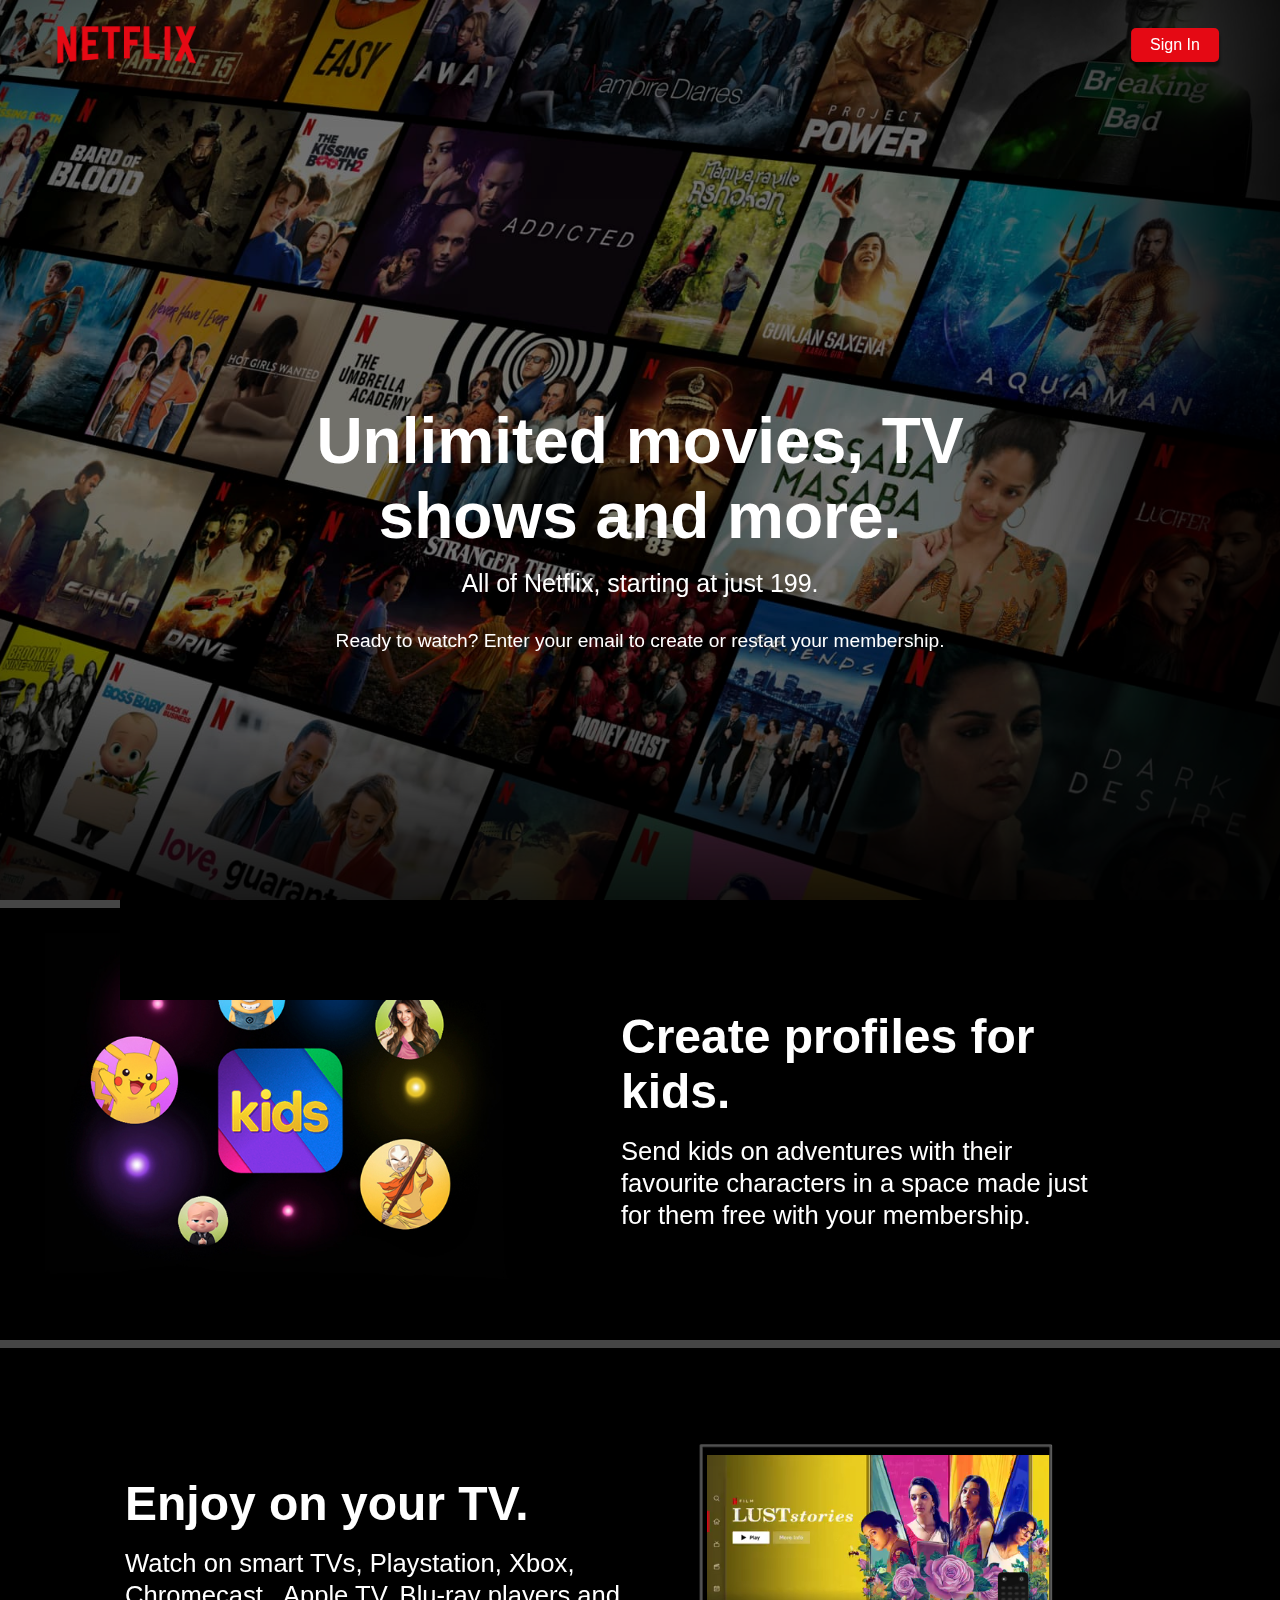
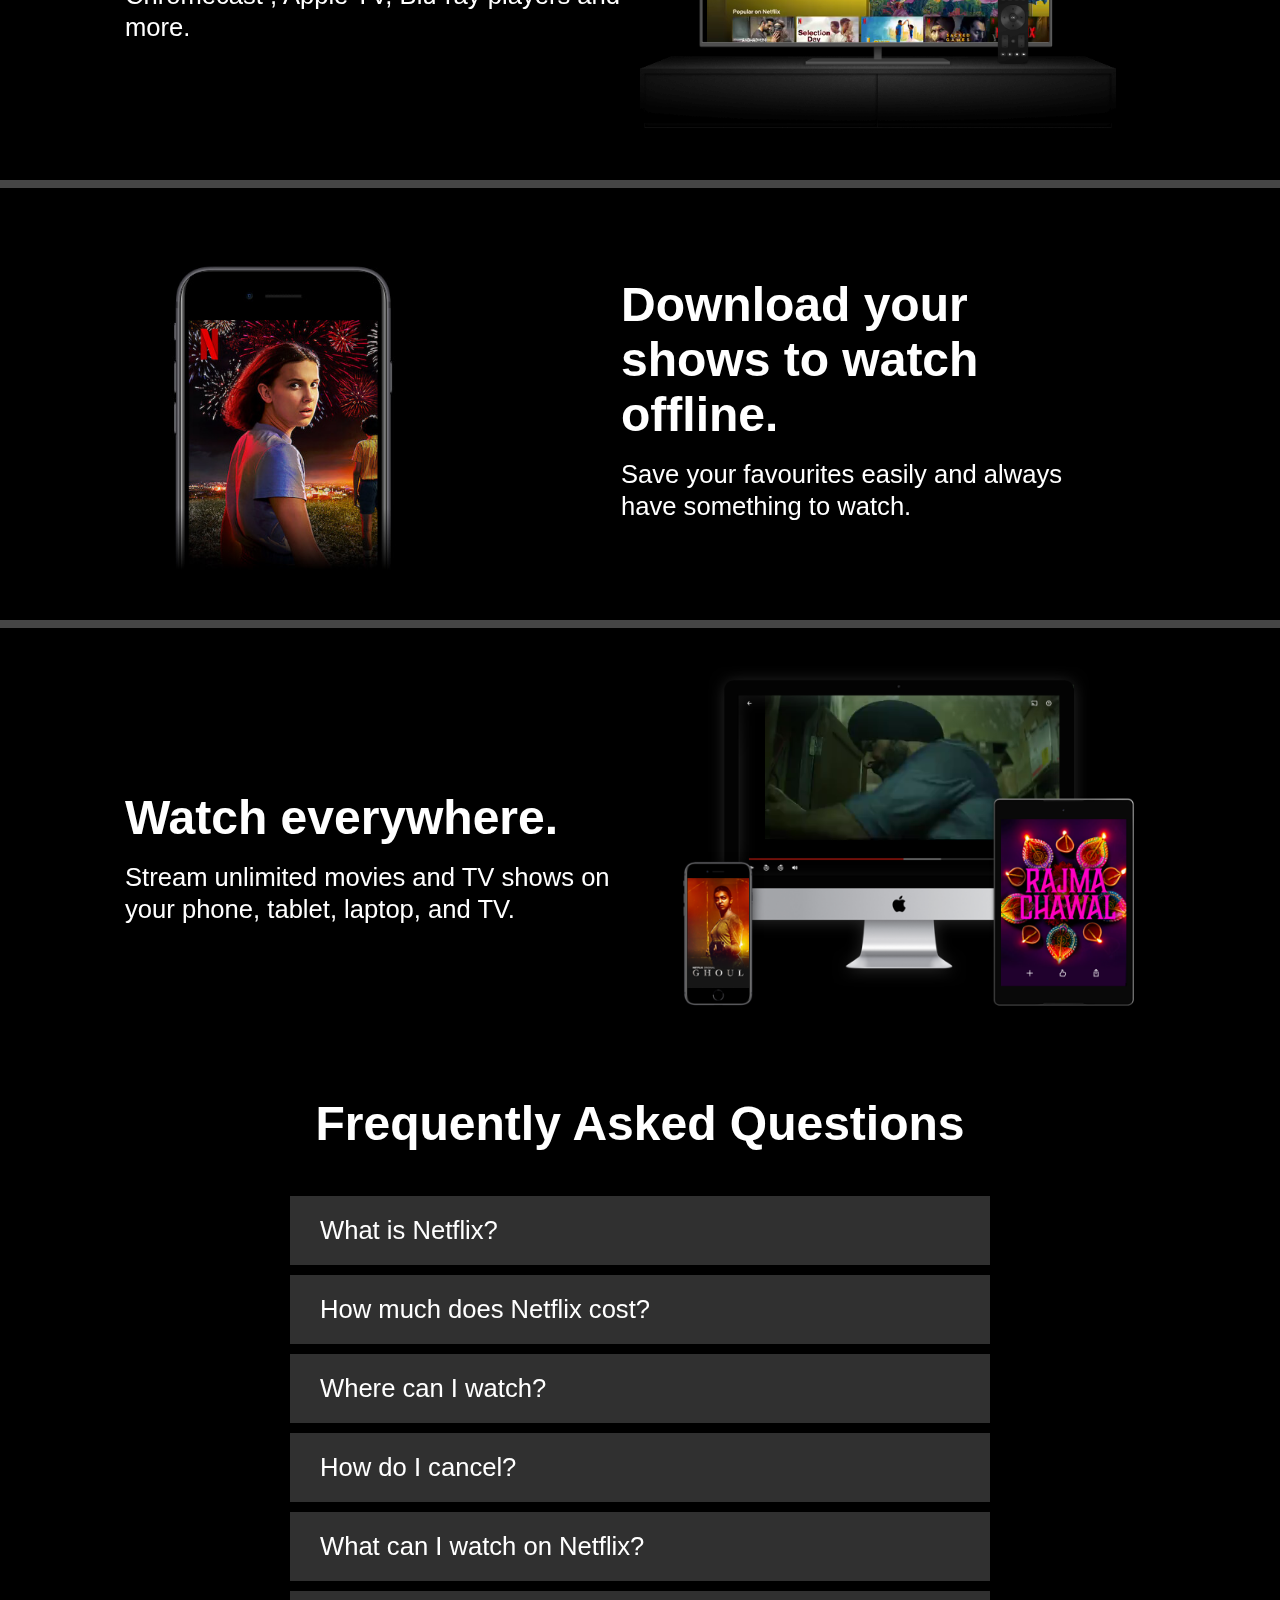
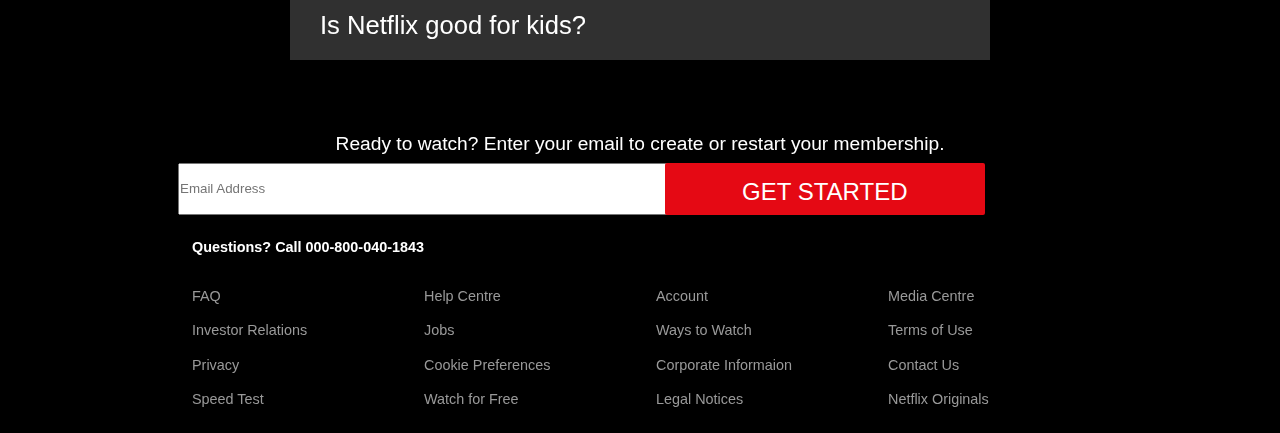
==== index.html @ 489307ef "Second commit" ====
<!DOCTYPE html>
<html lang="en">
    <head>
        <meta charset="UTF-8">
        <meta name="viewport" content="width=device-width , initial-scale=1.0">
        <link rel="stylesheet" href="index.css">
        <title>Netflix</title>
    </head>

    <body>
        <header class="showcase">
            <div class="showcase-top">
                <img src="logo.png" alt="Netflix Logo">
                <a href="#" class="btn btn-rounded">Sign In</a>
            </div>
            <div class="showcase-content">
                <h1>Unlimited movies, TV shows and more.</h1>
                <h3>All of Netflix, starting at just 199.</h3>
                <p>Ready to watch? Enter your email to create or restart your membership.</p>
                <input type="email" name="email" id="mail" placeholder="Email address">
                <a href="#" class="btn btn-lg">GET STARTED </a>
            </div>
        </header>

        <section class="style-cards">
            <div class="card-0">
                <img src="2.jpg" alt="Netflix Mobile">
                <div class="desc-0">
                    <h1>Create profiles for kids.</h1>
                    <h3>Send kids on adventures with their favourite characters in a space made just for them free with your membership. </h3>
                </div>
            </div>
            <div class="card-1">
                <div class="desc-1">
                    <h1>Enjoy on your TV.</h1>
                    <h3>Watch on smart TVs, Playstation, Xbox, Chromecast , Apple TV, Blu-ray players and more. </h3>
                </div>
                <img src="tv.png" alt="Netflix TV">
                <video class="video-1" autoplay="" playsinline="" muted="" loop=""><source src="1.m4v" type="video/mp4"></video>

            </div>
            <div class="card-2">
                <img src="3.jpg" alt="Netflix Mobile">
                <div class="desc-2">
                    <h1>Download your shows to watch offline.</h1>
                    <h3>Save your favourites easily and always have something to watch.</h3>
                </div>
            </div>
            <div class="card-3">
                <div class="desc-3">
                    <h1>Watch everywhere.</h1>
                    <h3>Stream unlimited movies and TV shows on your phone, tablet, laptop, and TV.</h3>
                </div>
                <img src="4.png" alt="Device-Pile-In">
                <video class="video-2" autoplay="" playsinline="" muted="" loop=""><source src="2.m4v" type="video/mp4"></video>
            </div>
        </section>

        <section class="lastsec">
            <div class="faq">
                <h1>Frequently Asked Questions</h1>
                <ul class="questions">
                    <li>What is Netflix?</li>
                    <li>How much does Netflix cost?</li>
                    <li>Where can I watch?</li>
                    <li>How do I cancel?</li>
                    <li>What can I watch on Netflix?</li>
                    <li>Is Netflix good for kids?</li>
                </ul>
                <p>Ready to watch? Enter your email to create or restart your membership.</p>
                <div class="input">
                    <input type="email" name="email" placeholder="Email Address">
                    <a href="#" class="btn-rounded"><button>GET STARTED</button></a>
                </div>
            </div>
        </section>

        <footer class="footer">
            <p>Questions? Call 000-800-040-1843</p>
            <div class="footer-cols">
                <ul>
                    <li><a href="#">FAQ</a></li>
                    <li><a href="#">Investor Relations</a></li>
                    <li><a href="#">Privacy</a></li>
                    <li><a href="#">Speed Test</a></li>
                </ul>
            
                <ul>
                    <li><a href="#">Help Centre</a></li>
                    <li><a href="#">Jobs</a></li>
                    <li><a href="#">Cookie Preferences</a></li>
                    <li><a href="#">Watch for Free</a></li>
                </ul>
                <ul>
                    <li><a href="#">Account</a></li>
                    <li><a href="#">Ways to Watch</a></li>
                    <li><a href="#">Corporate Informaion</a></li>
                    <li><a href="#">Legal Notices</a></li>
                </ul>
                <ul>
                    <li><a href="#">Media Centre</a></li>
                    <li><a href="#">Terms of Use</a></li>
                    <li><a href="#">Contact Us</a></li>
                    <li><a href="#">Netflix Originals</a></li>
                </ul>
            </div>
        </footer>
    </body>

</html>
---- index.css ----
:root {
    --primary-color: #e50914;
    --dark-color:#141414;
    --light-color:#f4f4f4;
}

* {
    margin: 0;
    padding: 0;
}

body {
    font-family: Arial, Helvetica, sans-serif;
    background: #000000;
    color: #999999;
}

ul {
    list-style: none;
}

h1,h2,h3,h4 {
    color: #ffffff;
}

h3{
    font-weight: lighter;
}

a{
    color: #ffffff;
    text-decoration: none;
}

p{
    margin: 0.5rem 0;
    font-weight: bold;
    color: #ffffff;
}

img{
    width: 100%;
}

.showcase {
    width: 100%;
    height: 100vh;
    position: relative;
    background:url("1.jpg")no-repeat center center/cover;
}

.showcase::after{
    content: "";
    position:absolute;
    top: 0;
    left: 0;
    width: 100%;
    height: 100%;
    z-index: 1;
    background: rgba(0, 0, 0, 0.4);
    box-shadow: 120px 100px #000000 , inset -120px -100px 250px #000000;
}

.showcase-top{
    position: relative;
    z-index: 2;
    height: 90px;
}

.showcase-top img {
    width: 140px;
    position: absolute;
    top: 50%;
    left: 0;
    transform: translate(40%,-50%);
}

.showcase-top a{
    position: absolute;
    top: 50%;
    right: 0;
    transform: translate(-60%,-50%);
}

.showcase-content{
    position: relative;
    margin: 0 26%;
    z-index: 2;
    display: flex;
    flex-direction: column;
    justify-content: center;
    text-align: center;
    align-items: center;
    margin-top: 9rem;
    height: auto;
    min-height: 100vh;
    overflow: auto;
}

.showcase-content h1{
    font-weight: 700;
    font-size: 64px;
    margin: 0 30px;
    max-width: 800px;
    line-height: 74.5px;
}

.showcase-content h3{
    color: white;
    font-size: 25px;
    margin: 16px 0;
}

.showcase-content p{
    font-size: 19.2px;
    font-weight: 300;
    padding-top: 0.5rem;
    padding-bottom: 1rem;
}

.showcase-content input {
    position: absolute;
    left: 0;
    bottom: -8vh;
    width: 454px;
    height: 3rem;
    font-size: 1rem;
    padding-left: 0.5rem;
}

.btn{
    display: inline-block;
    background: var(--primary-color);
    color: white;
    padding: 0.5rem 1.2rem;
    font-size: 1rem;
    text-align: center;
    border: none;
    cursor: pointer;
    border-radius: 2px;
    margin-right: 0.5rem;
    outline: none;
    box-shadow: 0 5px 3px rgba(0,0,0,0.45) ;
}

.btn:hover{
    opacity: 0.9;
}

.btn-rounded{
    border-radius: 5px;
}
.showcase-content .btn-lg{
    position: absolute;
    right: 0;
    bottom: -8vh;
    padding: 0.5rem 1.2rem;
    font-size: 1.5rem;
    text-transform: uppercase;
    height: 36px;
    width: 14rem;
}

.card-0,
.card-1,
.card-2,
.card-3{
    border-top:8px rgb(69, 69, 69) solid;
    padding: 50px;
}

.card-0{
    position: relative;
    display:inline-grid;
    grid-template-columns: 40% 50%;
    text-align: left;
    align-items: center;
    padding: 25px 45px 50px;
}

.desc-0{
    padding-left: 100px;
}

.card-1{
    position: relative;
    display: inline-grid;
    grid-template-columns: 50% 40%;
    text-align: left;
    align-items: center;
    padding: 25px 45px 50px;
}

.desc-1{
    padding-left: 80px;
}

.style-cards h1{
    font-size: 3rem;
    padding: 1rem;
    padding-left: 0;
}

.style-cards h3{
    font-size: 1.6rem;
    line-height: 2rem;
}

.card-1 video{
    position: relative;
    width: 100%;
    height: 54%;
    grid-column: 2/2;
    grid-row:1/2;
    z-index: -1;

}

.card-1 img{
    grid-column: 2/2;
    grid-row: 1/2;
}

.card-2{
    position: relative;
    display: inline-grid;
    grid-template-columns: 40% 50%;
    text-align: left;
    align-items: center;
    padding: 25px 45px 50px;
}

.desc-2{
    padding-left: 100px;
}

.card-3{
    position: relative;
    display: inline-grid;
    grid-template-columns: 50% 40%;
    text-align: left;
    align-items: center;
    padding: 25px 45px 50px;

}

.desc-3{
    padding-left: 80px;
    padding-right: 20px;
}

.card-3 img{
    width: 110%;
    grid-column: 2/2;
    grid-row: 1/2;
}

.card-3 video{
    position: relative;
    top: -87px;
    left: 125px;
    width: 65%;
    height: 78%;
    grid-column: 2/2;
    grid-row: 1/2;
    z-index: -1;
}

.faq{
    text-align: center;
}

.faq h1{
    padding-bottom: 40px;
    font-size: 3rem;
}

.questions{
    display: flex;
    flex-direction: column;
    flex-basis: 40%;
    align-items: center;
}

.questions li{
    padding: 20px 30px;
    margin: 5px;
    font-size: 1.6rem;
    background-color: #303030;
    color: white;
    text-align: left;
    width: 50%;
}

.faq p{
    padding-top: 60px;
    font-size: 1.2rem;
    font-weight: 200;
}

.input{
    display: inline-grid;
    align-items: center;
    grid-template-columns: 50% 40%;
}

.input input{
    width: 600px;
    height: 3rem;
}

.input button{
    height: 3.25rem;
    width: 320px;
    left: 20px;
    text-align: center;
    background-color: var(--primary-color);
    font-size: 1.5rem;
    padding: 15px 32px;
    border: none;
    border-radius: 2px;
    color: white;
}

.footer{
    max-width: 70%;
    margin: 1rem auto;
    overflow: auto;
}

.footer,
.footer a{
    color: #999999;
    font-size: 0.9rem;
}

.footer p{
    margin-bottom: 1.5rem;
}

.footer .footer-cols{
    display: grid;
    grid-template-columns: repeat(4,1fr);
    grid-gap: 2rem;
}

.footer li{
    line-height: 2.4;
}

/* Mobile devices (up to 767px) */
@media (max-width: 767px) {
    .showcase-content {
        margin: 0 5%; /* Adjust spacing */
        font-size: 18px;
        padding: 10px; /* Resize text */
    }
    
    .showcase-content h1 {
        font-size: 24px;
        line-height: 1.2;
    }
    .btn-lg{
        width: 100%;
        font-size: 1.2rem;
    }

    .style-cards h1 {
        font-size: 2rem;
    }

    .input input, .input button {
        width: 100%;
        height: 2.5rem;
        font-size: 1rem;
    }

    .footer .footer-cols {
        grid-template-columns: 1fr; /* Stack columns */
    }
}

/* Tablets (768px to 1199px) */
@media (min-width: 768px) and (max-width: 1199px) {
    .showcase-content {
        margin: 0 15%;
    }

    .showcase-content h1 {
        font-size: 48px;
    }

    .input input, .input button {
        width: 100%;
        height: 2.5rem;
        font-size: 0.5rem;
        
    }

    .footer .footer-cols {
        grid-template-columns: 1fr 1fr; /* Two columns */
    }

}

/* Large screens (1200px and above) */
@media (min-width: 1200px) {
    .showcase-content {
        margin: 0 20%;
    }
}
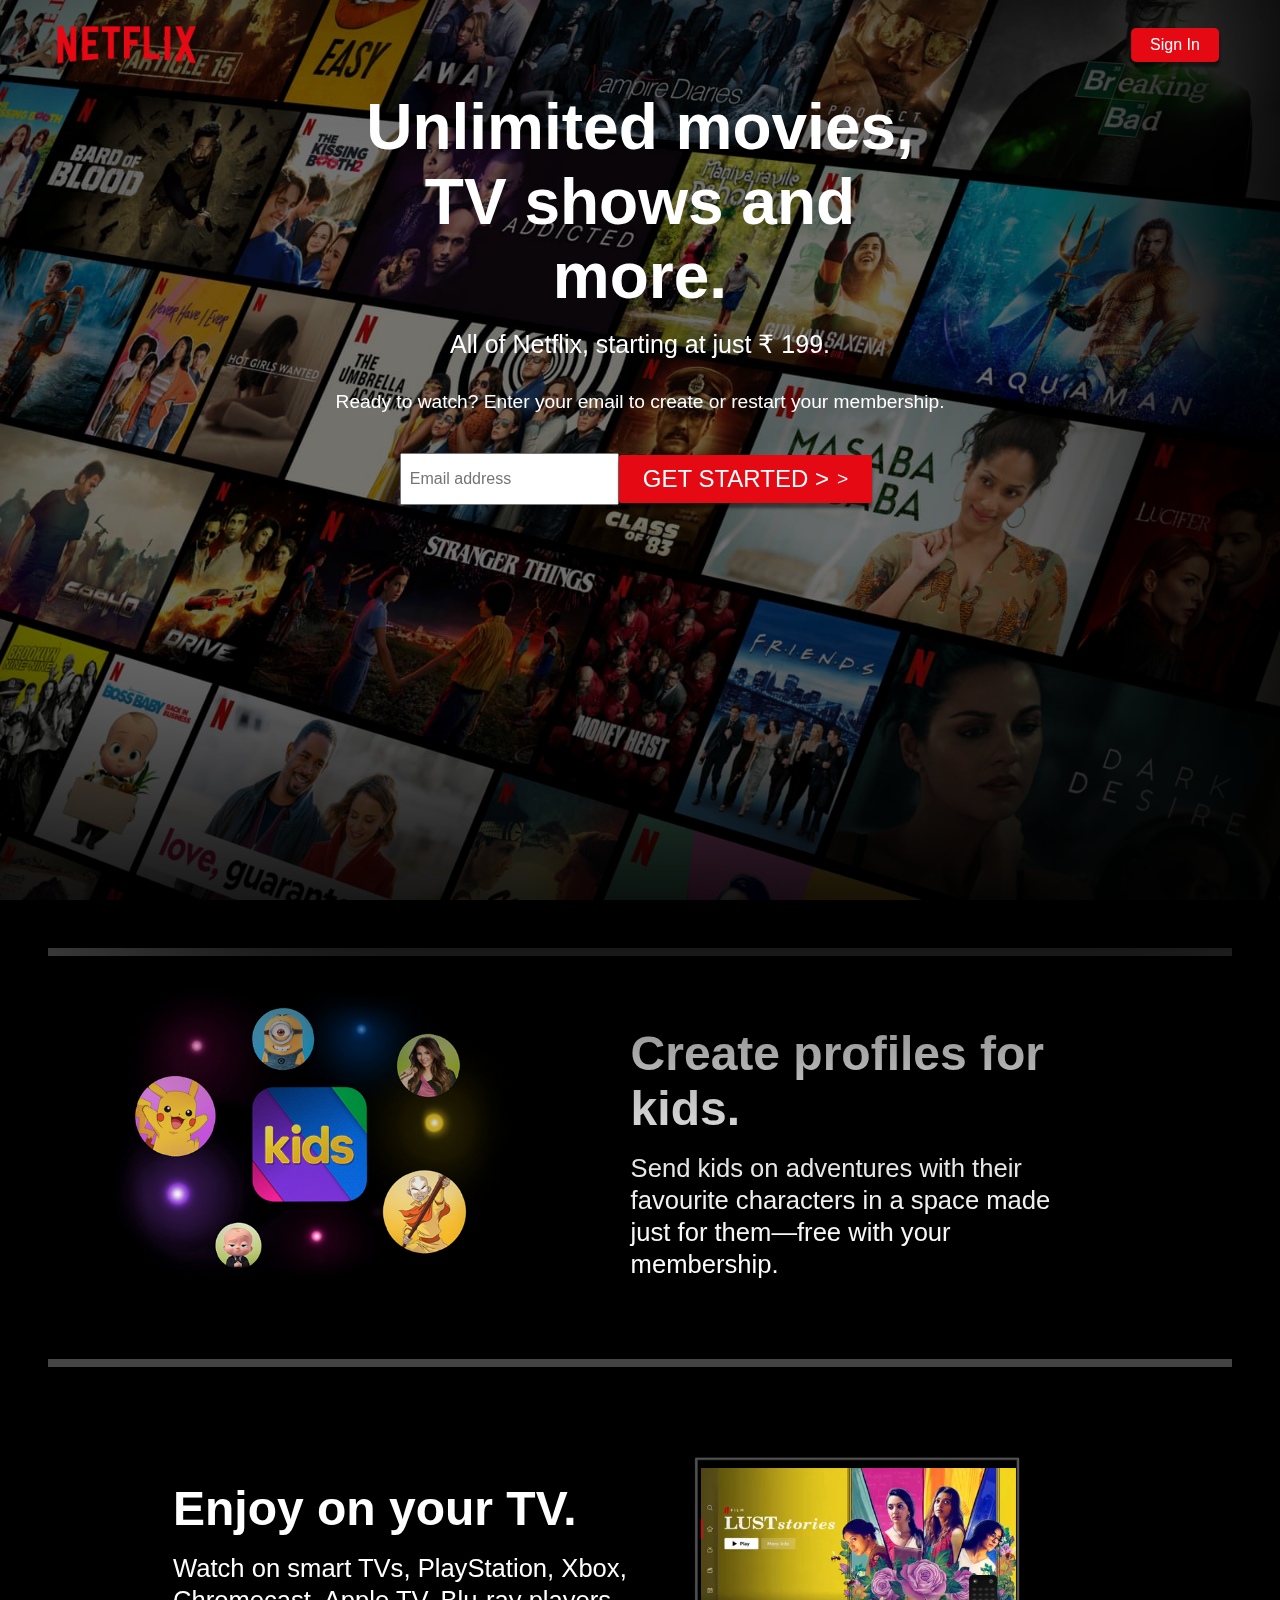
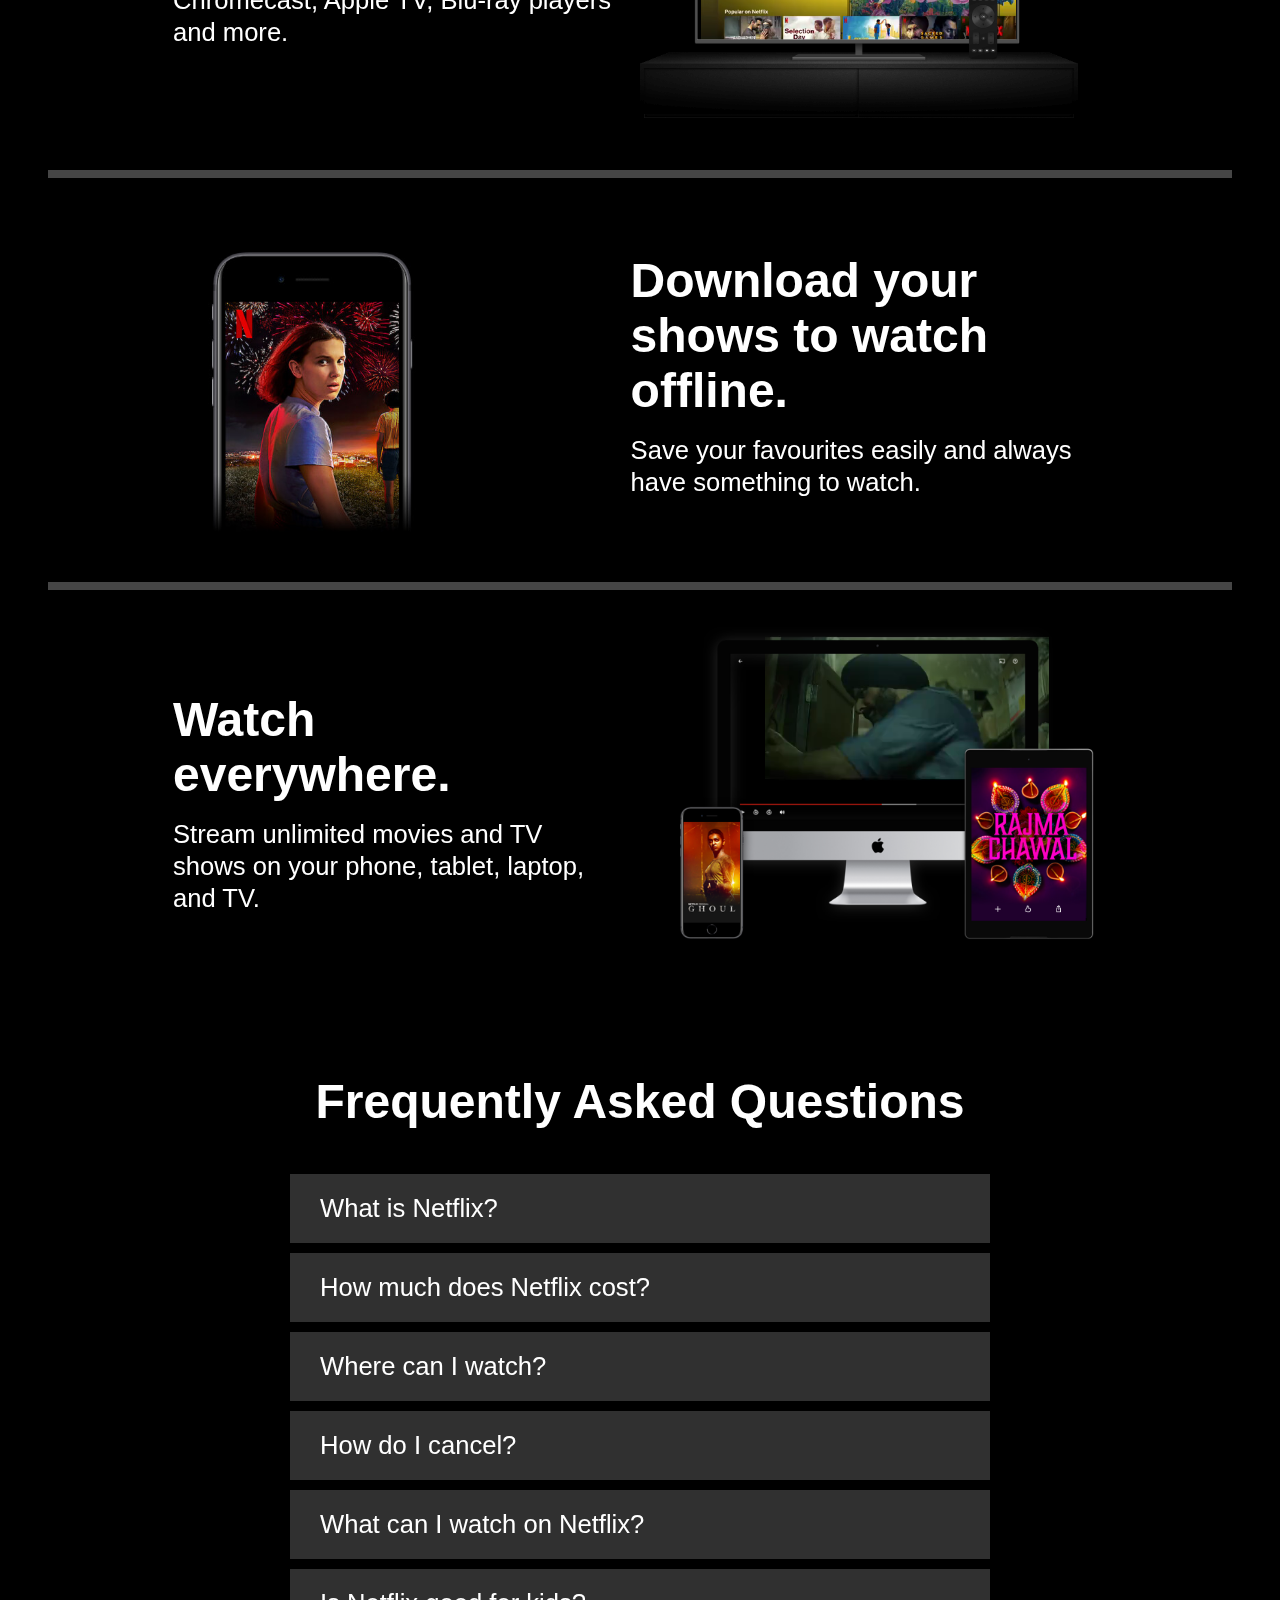
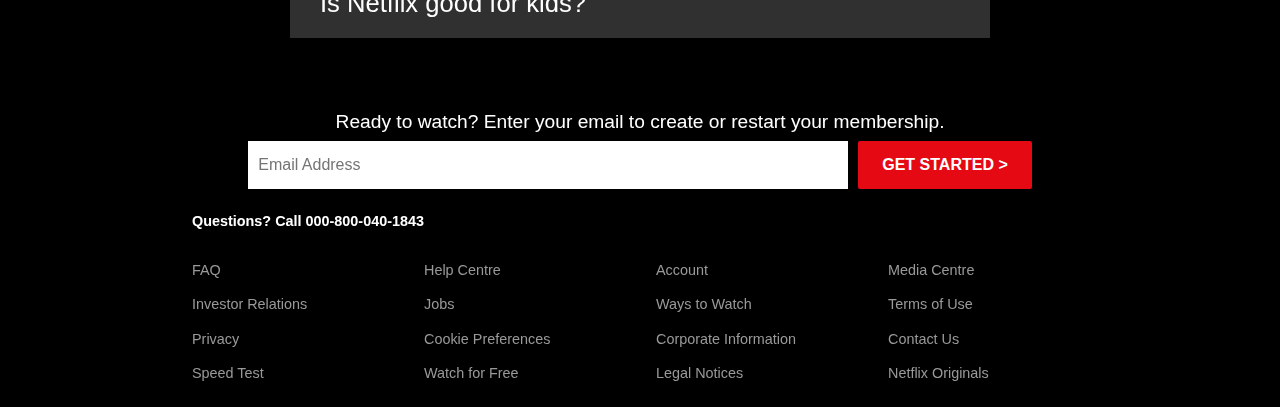
==== commit a4848aff: "Describe the changes you made" ====
--- a/index.html
+++ b/index.html
@@ -1,110 +1,110 @@
 <!DOCTYPE html>
 <html lang="en">
-    <head>
-        <meta charset="UTF-8">
-        <meta name="viewport" content="width=device-width , initial-scale=1.0">
-        <link rel="stylesheet" href="index.css">
-        <title>Netflix</title>
-    </head>
+<head>
+    <meta charset="UTF-8">
+    <meta name="viewport" content="width=device-width, initial-scale=1.0">
+    <link rel="stylesheet" href="style.css">
+    <title>Netflix</title>
+</head>
+<body>
+    <header class="showcase">
+        <div class="showcase-top">
+            <img src="logo.png" alt="Netflix Logo">
+            <a href="#" class="btn btn-rounded">Sign In</a>
+        </div>
+        <div class="showcase-content">
+            <h1>Unlimited movies, TV shows and more.</h1>
+            <h3>All of Netflix, starting at just ₹ 199.</h3>
+            <p>Ready to watch? Enter your email to create or restart your membership.</p>
+            <div class="input-container">
+                <input type="email" name="email" id="mail" placeholder="Email address">
+            <a href="#" class="btn btn-lg">GET STARTED ></a>
+            </div>
+            
+        </div>
+    </header>
 
-    <body>
-        <header class="showcase">
-            <div class="showcase-top">
-                <img src="logo.png" alt="Netflix Logo">
-                <a href="#" class="btn btn-rounded">Sign In</a>
+    <section class="style-cards">
+        <div class="card-0">
+            <img src="2.jpg" alt="Netflix Mobile">
+            <div class="desc-0">
+                <h1>Create profiles for kids.</h1>
+                <h3>Send kids on adventures with their favourite characters in a space made just for them—free with your membership.</h3>
             </div>
-            <div class="showcase-content">
-                <h1>Unlimited movies, TV shows and more.</h1>
-                <h3>All of Netflix, starting at just 199.</h3>
-                <p>Ready to watch? Enter your email to create or restart your membership.</p>
-                <input type="email" name="email" id="mail" placeholder="Email address">
-                <a href="#" class="btn btn-lg">GET STARTED </a>
+        </div>
+        <div class="card-1">
+            <div class="desc-1">
+                <h1>Enjoy on your TV.</h1>
+                <h3>Watch on smart TVs, PlayStation, Xbox, Chromecast, Apple TV, Blu-ray players and more.</h3>
             </div>
-        </header>
+            <img src="tv.png" alt="Netflix TV">
+            <video class="video-1" autoplay="" playsinline="" muted="" loop=""><source src="1.m4v" type="video/mp4"></video>
+        </div>
+        <div class="card-2">
+            <img src="3.jpg" alt="Netflix Mobile">
+            <div class="desc-2">
+                <h1>Download your shows to watch offline.</h1>
+                <h3>Save your favourites easily and always have something to watch.</h3>
+            </div>
+        </div>
+        <div class="card-3">
+            <div class="desc-3">
+                <h1>Watch everywhere.</h1>
+                <h3>Stream unlimited movies and TV shows on your phone, tablet, laptop, and TV.</h3>
+            </div>
+            <img src="4.png" alt="Device-Pile-In">
+            <video class="video-2" autoplay="" playsinline="" muted="" loop=""><source src="2.m4v" type="video/mp4"></video>
+        </div>
+    </section>
 
-        <section class="style-cards">
-            <div class="card-0">
-                <img src="2.jpg" alt="Netflix Mobile">
-                <div class="desc-0">
-                    <h1>Create profiles for kids.</h1>
-                    <h3>Send kids on adventures with their favourite characters in a space made just for them free with your membership. </h3>
-                </div>
+    <section class="lastsec">
+        <div class="faq">
+            <h1>Frequently Asked Questions</h1>
+            <ul class="questions">
+                <li>What is Netflix?</li>
+                <li>How much does Netflix cost?</li>
+                <li>Where can I watch?</li>
+                <li>How do I cancel?</li>
+                <li>What can I watch on Netflix?</li>
+                <li>Is Netflix good for kids?</li>
+            </ul>
+            <p>Ready to watch? Enter your email to create or restart your membership.</p>
+            <div class="input">
+                <input type="email" name="email" placeholder="Email Address">
+                <a href="#" class="btn-rounded"><button>GET STARTED ></button></a>
             </div>
-            <div class="card-1">
-                <div class="desc-1">
-                    <h1>Enjoy on your TV.</h1>
-                    <h3>Watch on smart TVs, Playstation, Xbox, Chromecast , Apple TV, Blu-ray players and more. </h3>
-                </div>
-                <img src="tv.png" alt="Netflix TV">
-                <video class="video-1" autoplay="" playsinline="" muted="" loop=""><source src="1.m4v" type="video/mp4"></video>
+        </div>
+    </section>
 
-            </div>
-            <div class="card-2">
-                <img src="3.jpg" alt="Netflix Mobile">
-                <div class="desc-2">
-                    <h1>Download your shows to watch offline.</h1>
-                    <h3>Save your favourites easily and always have something to watch.</h3>
-                </div>
-            </div>
-            <div class="card-3">
-                <div class="desc-3">
-                    <h1>Watch everywhere.</h1>
-                    <h3>Stream unlimited movies and TV shows on your phone, tablet, laptop, and TV.</h3>
-                </div>
-                <img src="4.png" alt="Device-Pile-In">
-                <video class="video-2" autoplay="" playsinline="" muted="" loop=""><source src="2.m4v" type="video/mp4"></video>
-            </div>
-        </section>
 
-        <section class="lastsec">
-            <div class="faq">
-                <h1>Frequently Asked Questions</h1>
-                <ul class="questions">
-                    <li>What is Netflix?</li>
-                    <li>How much does Netflix cost?</li>
-                    <li>Where can I watch?</li>
-                    <li>How do I cancel?</li>
-                    <li>What can I watch on Netflix?</li>
-                    <li>Is Netflix good for kids?</li>
-                </ul>
-                <p>Ready to watch? Enter your email to create or restart your membership.</p>
-                <div class="input">
-                    <input type="email" name="email" placeholder="Email Address">
-                    <a href="#" class="btn-rounded"><button>GET STARTED</button></a>
-                </div>
-            </div>
-        </section>
-
-        <footer class="footer">
-            <p>Questions? Call 000-800-040-1843</p>
-            <div class="footer-cols">
-                <ul>
-                    <li><a href="#">FAQ</a></li>
-                    <li><a href="#">Investor Relations</a></li>
-                    <li><a href="#">Privacy</a></li>
-                    <li><a href="#">Speed Test</a></li>
-                </ul>
-            
-                <ul>
-                    <li><a href="#">Help Centre</a></li>
-                    <li><a href="#">Jobs</a></li>
-                    <li><a href="#">Cookie Preferences</a></li>
-                    <li><a href="#">Watch for Free</a></li>
-                </ul>
-                <ul>
-                    <li><a href="#">Account</a></li>
-                    <li><a href="#">Ways to Watch</a></li>
-                    <li><a href="#">Corporate Informaion</a></li>
-                    <li><a href="#">Legal Notices</a></li>
-                </ul>
-                <ul>
-                    <li><a href="#">Media Centre</a></li>
-                    <li><a href="#">Terms of Use</a></li>
-                    <li><a href="#">Contact Us</a></li>
-                    <li><a href="#">Netflix Originals</a></li>
-                </ul>
-            </div>
-        </footer>
-    </body>
-
+    <footer class="footer">
+        <p>Questions? Call 000-800-040-1843</p>
+        <div class="footer-cols">
+            <ul>
+                <li><a href="#">FAQ</a></li>
+                <li><a href="#">Investor Relations</a></li>
+                <li><a href="#">Privacy</a></li>
+                <li><a href="#">Speed Test</a></li>
+            </ul>
+            <ul>
+                <li><a href="#">Help Centre</a></li>
+                <li><a href="#">Jobs</a></li>
+                <li><a href="#">Cookie Preferences</a></li>
+                <li><a href="#">Watch for Free</a></li>
+            </ul>
+            <ul>
+                <li><a href="#">Account</a></li>
+                <li><a href="#">Ways to Watch</a></li>
+                <li><a href="#">Corporate Information</a></li>
+                <li><a href="#">Legal Notices</a></li>
+            </ul>
+            <ul>
+                <li><a href="#">Media Centre</a></li>
+                <li><a href="#">Terms of Use</a></li>
+                <li><a href="#">Contact Us</a></li>
+                <li><a href="#">Netflix Originals</a></li>
+            </ul>
+        </div>
+    </footer>
+</body>
 </html>--- a/style.css
+++ b/style.css
@@ -0,0 +1,532 @@
+:root{
+    --primary-color: #e50914;
+    --dark-color: #141414;
+    --light-color: #f4f4f4;
+}
+
+*{
+    margin: 0;
+    padding: 0;
+}
+
+body{
+    font-family: Arial, Helvetica, sans-serif;
+    background: #000000;
+    color: #999999;
+}
+
+ul{
+    list-style: none;
+}
+
+h1,h2,h3,h4{
+    color: #ffffff;
+}
+
+h3{
+    font-weight: lighter;
+}
+
+a{
+    color: #ffffff;
+    text-decoration: none;
+}
+
+p{
+    margin: 0.5rem 0;
+    font-weight: bold;
+    color: #ffffff;
+}
+
+img{
+    width: 100%;
+}
+
+.showcase{
+    width: 100%;
+    height: 100vh;
+    position: relative;
+    background: url("1.jpg") no-repeat center center/cover;
+}
+
+.showcase::after{
+    content: "";
+    position: absolute;
+    top: 0;
+    left: 0;
+    width: 100%;
+    height: 100%;
+    z-index: 1;
+    background: rgba(0, 0, 0, 0.4);
+    box-shadow: 120px 100px 250px #000000 , inset -120px -100px 250px #000000;
+}
+
+.showcase-top{
+    position: relative;
+    z-index: 2;
+    height: 90px;
+}
+
+.showcase-top img{
+    width: 140px;
+    position: absolute;
+    top: 50%;
+    left: 0;
+    transform: translate(40% , -50%);
+}
+
+.showcase-top a{
+    position: absolute;
+    top: 50%;
+    right: 0;
+    transform: translate(-60% , -50%);
+}
+
+.showcase-content{
+    position: relative;
+    margin: 0 26%;
+    z-index: 2;
+    display: flex;
+    flex-direction: column;
+    justify-content: center;
+    text-align: center;
+    align-items: center;
+    margin-top: 9rem;
+}
+
+.showcase-content h1{
+    font-weight: 700;
+    font-size: 64px;
+    margin: 0 30px;
+    max-width: 800px;
+    line-height: 74.5px;
+}
+
+.showcase-content h3{
+    color: white;
+    font-size: 25px;
+    margin: 16px 0;
+}
+
+.showcase-content p{
+    font-size: 19.2px;
+    font-weight: 300;
+    padding-top: 0.5rem;
+    padding-bottom: 1rem;
+}
+
+.showcase-content .input-container {
+    display: flex;
+    justify-content: center;
+    align-items: center;
+    gap: 0; /* space between input and button */
+    margin-top: 1rem;
+}
+
+/* .showcase-content input{
+    position: absolute;
+    left: 0;
+    bottom: -8vh;
+    width: 454px;
+    height: 3rem;
+    font-size: 1rem;
+    padding-left: 0.5rem;
+} */
+
+.showcase-content input {
+    /* width: 100%; */
+    max-width: 454px;
+    height: 3rem;
+    font-size: 1rem;
+    padding-left: 0.5rem;
+    margin: 0;
+}
+
+.btn{
+    display: inline-block;
+    background: var(--primary-color);
+    color: white;
+    padding: 0.5rem 1.2rem;
+    font-size: 1rem;
+    text-align: center;
+    border: none;
+    cursor: pointer;
+    border-radius: 2px;
+    margin-right: 0.5rem;
+    outline: none;
+    box-shadow: 0 5px 3px rgba(0, 0, 0, 0.45);
+}
+
+.btn:hover{
+    opacity: 0.9;
+}
+
+.btn-rounded{
+    border-radius: 5px;
+}
+
+/* .showcase-content .btn-lg{
+    position: absolute;
+    right: 0;
+    bottom: -8vh;
+    padding: 0.5rem 1.2rem;
+    font-size: 1.5rem;
+    text-transform: uppercase;
+    height: 36px;
+    width: 14rem;
+} */
+
+.showcase-content .btn-lg {
+    font-size: 1.5rem;
+    text-transform: uppercase;
+    height: 3rem;
+    padding: 0 1.5rem; /* Increase padding for better alignment */
+    line-height: 3rem; /* Vertically center the text */
+    white-space: nowrap; /* Prevent wrapping */
+    display: inline-flex; /* Ensure proper alignment for text and arrow */
+    align-items: center;
+    justify-content: center;
+    box-sizing: border-box; /* Ensure padding doesn't alter dimensions */
+    background: var(--primary-color);
+    color: white;
+    border: none;
+    cursor: pointer;
+}
+
+.showcase-content .btn-lg::after {
+    content: ">";
+    font-size: 1.2rem;
+    margin-left: 0.5rem; /* Space between text and arrow */
+}
+
+.card-0 , 
+.card-1,
+.card-2,
+.card-3{
+    border-top: 8px rgb(69, 69, 69) solid;
+    padding: 50px;
+}
+
+.card-0{
+    position: relative;
+    display: inline-grid;
+    grid-template-columns: 40% 50%;
+    text-align: left;
+    align-items: center;
+    padding: 25px 45px 50px;
+}
+
+.desc-0{
+    padding-left: 100px;
+}
+
+.card-1{
+    position: relative;
+    display: inline-grid;
+    grid-template-columns: 50% 40%;
+    text-align: left;
+    align-items: center;
+    padding: 25px 45px 50px;
+}
+
+.desc-1{
+    padding-left: 80px;
+}
+
+.style-cards h1{
+    font-size: 3rem;
+    padding: 1rem;
+    padding-left: 0;
+}
+
+.style-cards h3{
+    font-size: 1.6rem;
+    line-height: 2rem;
+}
+
+.card-1 video{
+    position: relative;
+    width: 100%;
+    height: 54%;
+    grid-column: 2/2;
+    grid-row: 1/2;
+    z-index: -1;
+}
+
+.card-1 img{
+    grid-column: 2/2;
+    grid-row: 1/2;
+}
+
+.card-2{
+    position: relative;
+    display: inline-grid;
+    grid-template-columns: 40% 50%;
+    text-align: left;
+    align-items: center;
+    padding: 25px 45px 50px;
+}
+
+.desc-2{
+    padding-left: 100px;
+}
+
+.card-3{
+    position: relative;
+    display: inline-grid;
+    grid-template-columns: 50% 40%;
+    text-align: left;
+    align-items: center;
+    padding: 25px 45px 50px;
+}
+
+.desc-3{
+    padding-left: 80px;
+    padding-right: 20px;
+}
+
+.card-3 img{
+    width: 110%;
+    grid-column: 2/2;
+    grid-row: 1/2;
+}
+
+.card-3 video{
+    position: relative;
+    top: -87px;
+    left: 125px;
+    width: 65%;
+    height: 78%;
+    grid-column: 2/2;
+    grid-row: 1/2;
+    z-index: -1;
+}
+
+.faq{
+    text-align: center;
+}
+
+.faq h1{
+    padding-bottom: 40px;
+    font-size: 3rem;
+}
+
+.questions{
+    display: flex;
+    flex-direction: column;
+    flex-basis: 40%;
+    align-items: center;
+}
+
+.questions li{
+    padding: 20px 30px;
+    margin: 5px;
+    font-size: 1.6rem;
+    background-color: #303030;
+    color: white;
+    text-align: left;
+    width: 50%;
+}
+
+.faq p{
+    padding-top: 60px;
+    font-size: 1.2rem;
+    font-weight: 200;
+}
+
+.input{
+    display: flex;
+    align-items: center;
+    justify-content: center;
+    gap: 10px;
+}
+
+.input input{
+    height: 3rem; /* Uniform height */
+    font-size: 1rem; /* Consistent font size */
+    padding: 0 10px; /* Adjust padding for input */
+    border: none; /* Remove border inconsistencies */
+    box-sizing: border-box; /* Include padding in height/width */
+    flex-grow: 1; /* Allow input to take more space if needed */
+    max-width: 600px; /* Control the max width */
+}
+
+.input button{
+    height: 3rem; /* Uniform height */
+    font-size: 1rem; /* Consistent font size */
+    padding: 0 10px; /* Adjust padding for input */
+    border: none; /* Remove border inconsistencies */
+    box-sizing: border-box; /* Include padding in height/width */
+    flex-shrink: 0; /* Prevent button from shrinking */
+    padding: 0 1.5rem; /* Add side padding for better alignment */
+    background-color: var(--primary-color);
+    color: white;
+    font-weight: bold;
+    border-radius: 2px;
+    cursor: pointer;
+
+}
+
+.footer{
+    max-width: 70%;
+    margin: 1rem auto;
+    overflow: auto;
+}
+
+.footer ,
+.footer a{
+    color: #999999;
+    font-size: 0.9rem;
+}
+
+.footer p{
+    margin-bottom: 1.5rem;
+}
+
+.footer .footer-cols{
+    display: grid;
+    grid-template-columns: repeat(4 , 1fr);
+    grid-gap: 2rem;
+}
+
+.footer li{
+    line-height: 2.4;
+}
+
+    /* Media Queries */
+
+/* Mobile (Max Width: 767px) */
+@media (max-width: 770px) {
+    .showcase {
+        margin: 0 10%; /* Adjust margin for smaller screens */    }
+
+    .showcase-top img {
+        transform: translate(10%, -50%);
+        width: 100px;
+    }
+
+    .showcase-content .input-container {
+        gap: 10px;
+        flex-direction: column; /* Stack input and button vertically */
+    }
+
+
+    .showcase-top a {
+        transform: translate(-10%, -50%);
+        font-size: 14px;
+    }
+
+    .showcase-content {
+        margin: 0 10%;
+    }
+
+    .showcase-content h1 {
+        font-size: 2rem;
+        line-height: 2.5rem;
+    }
+
+    .showcase-content h3 {
+        font-size: 1.2rem;
+    }
+
+    .showcase-content input {
+        width: 100%; /* Full width for input */
+        height: 3rem;
+        /* margin-bottom: 10px; Add spacing */
+    }
+
+    .showcase-content .btn-lg {
+        width: 100%;
+        /* font-size: 1rem; */
+    }
+
+    .style-cards {
+        display: block;
+        padding: 1rem;
+    }
+
+    .card-0,
+    .card-1,
+    .card-2,
+    .card-3 {
+        display: block;
+        text-align: center;
+        padding: 1rem;
+    }
+
+    .card-0 img,
+    .card-1 img,
+    .card-2 img,
+    .card-3 img {
+        width: 100%;
+    }
+
+    .faq .questions li {
+        width: 90%;
+        font-size: 1rem;
+    }
+
+    .input {
+        grid-template-columns: 1fr;
+    }
+
+    .input input,
+    .input button {
+        width: 100%;
+        margin-bottom: 10px;
+    }
+
+    .footer .footer-cols {
+        grid-template-columns: 1fr;
+    }
+}
+
+/* Tablets (Min Width: 768px and Max Width: 1023px) */
+@media (min-width: 768px) and (max-width: 1023px) {
+    .showcase-content {
+        margin: 2rem;
+    }
+
+    .showcase-content h1 {
+        font-size: 3rem;
+    }
+
+    .style-cards {
+        padding: 2rem;
+    }
+
+    .card-0,
+    .card-1,
+    .card-2,
+    .card-3 {
+        grid-template-columns: 1fr 1fr;
+    }
+
+    .faq .questions li {
+        font-size: 1.2rem;
+    }
+
+    .input input,
+    .input button {
+        font-size: 1rem;
+    }
+
+    .footer .footer-cols {
+        grid-template-columns: repeat(2, 1fr);
+    }
+}
+
+/* Large Screens (Min Width: 1024px) */
+@media (min-width: 1024px) {
+    .showcase-content {
+        margin: 0 26%;
+    }
+
+    .style-cards {
+        padding: 3rem;
+    }
+
+    .footer .footer-cols {
+        grid-template-columns: repeat(4, 1fr);
+    }
+}